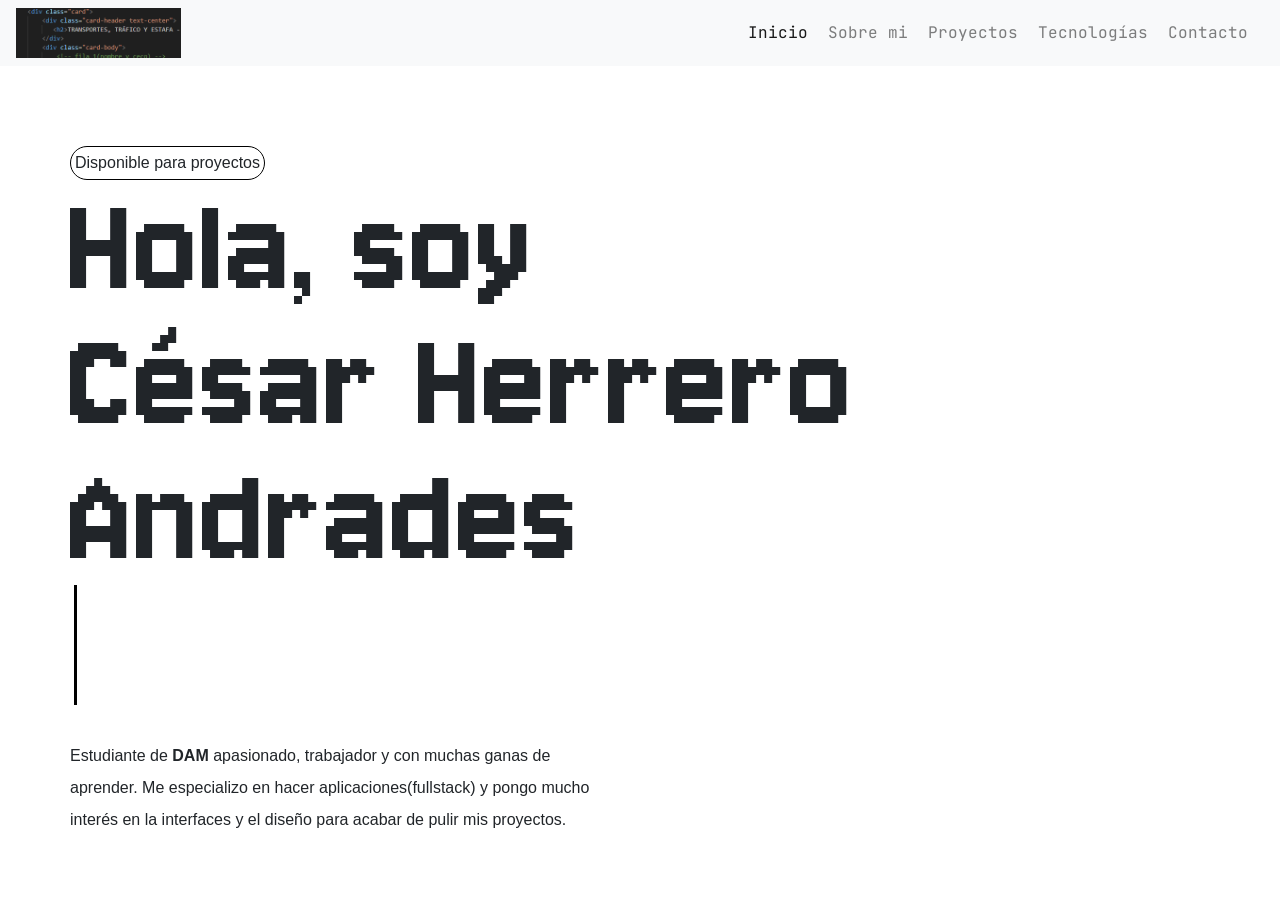
==== PortFolio.html @ 988e18b9 "primer commit" ====
<!DOCTYPE html>
<html lang="en">
<head>
    <meta charset="UTF-8">
    <meta name="viewport" content="width=device-width, initial-scale=1.0">
    <title>Mi Portfolio</title>
    <link rel="stylesheet" href="styles.css">
    <link rel="stylesheet" href="functions.js">
<link href="https://fonts.googleapis.com/css2?family=Inter:ital,opsz,wght@0,14..32,100..900;1,14..32,100..900&family=Jersey+10&family=JetBrains+Mono:ital,wght@0,100..800;1,100..800&display=swap" rel="stylesheet">    <link rel="stylesheet" href="https://cdn.jsdelivr.net/npm/bootstrap@4.6.2/dist/css/bootstrap.min.css" integrity="sha384-xOolHFLEh07PJGoPkLv1IbcEPTNtaed2xpHsD9ESMhqIYd0nLMwNLD69Npy4HI+N" crossorigin="anonymous">
</head>
<body>
    <nav class="navbar navbar-expand-lg navbar-light bg-light" id="navbar">
        <!-- NavBar logo -->
        <a class="navbar-brand p-0" href="#">
            <img src="logoPlaceHolder.png" alt="logo" class="mr-2" style="height: 50px;">
        </a>
        <!-- toggler por si se hace muy pequeña la página -->
        <button class="navbar-toggler" type="button" data-toggle="collapse" data-target="#navbarSupportedContent" aria-controls="navbarSupportedContent" aria-expanded="false" aria-label="Toggle navigation">
            <span class="navbar-toggler-icon"></span>
        </button>

        <div class="collapse navbar-collapse" id="navbarSupportedContent">
            <ul class="navbar-nav mr-1 ml-auto">
                <li class="nav-item active">
                    <a class="nav-link mr-1" href="#">Inicio</a>
                </li>
                <li class="nav-item">
                    <a class="nav-link mr-1" href="#">Sobre mi</a>
                </li>
                <li class="nav-item">
                    <a class="nav-link mr-1" href="#">Proyectos</a>
                </li>
                <li class="nav-item">
                    <a class="nav-link mr-1" href="#">Tecnologías</a>
                </li>
                <li class="nav-item">
                   <a class="nav-link mr-1" href="#">Contacto</a>
                </li>
                <!-- <li class="nav-item dropdown">
                    <a class="nav-link dropdown-toggle" href="#" role="button" data-toggle="dropdown" aria-expanded="false">Dropdown </a>
                    <div class="dropdown-menu">
                        <a class="dropdown-item" href="#">Action</a>
                        <a class="dropdown-item" href="#">Another action</a>
                        <div class="dropdown-divider"></div>
                        <a class="dropdown-item" href="#">Something else here</a>
                    </div>
                </li> -->
            </ul>
        </div>
    </nav>
    
    <!-- Hero -->
    <section id="home">
        <div class="hero-content">
            <div class="hero-tag mb-0">Disponible para proyectos</div>
            <h1 class="hero-title">
                <div>Hola, soy</div>
                <div>
                    <span>César Herrero</span>
                    <div>Andrades</div>
                </div>
                <div class="typed-cursor"></div>
            </h1>
            <p class="hero-sub">
                Estudiante de <strong>DAM</strong> apasionado, trabajador y con muchas ganas de aprender.
                Me especializo en hacer aplicaciones(fullstack) y pongo mucho interés en 
                la interfaces y el diseño para acabar de pulir mis proyectos.
            </p>
        </div>
    </section>
    
    <!-- Sobre mi -->
    <section id="about"></section>
</body>
</html>
---- styles.css ----
.navbar {
    font-family: "JetBrains Mono", monospace;
}

.hero-content {
    margin-top: 80px;
    margin-left: 70px;
}

.hero-tag {
    display: inline-block;
    padding: 4px;
    border: 1px solid black;
    border-radius: 999px; /* pill */
}

.hero-title {
    font-family: "Jersey 10", sans-serif; /* placeholder, se pondrá una img */
    font-size: 150px;
    letter-spacing: 2px;
    line-height: 0.9;
}

  /* Typing cursor en el título */
.typed-cursor {
  display: inline-block;
  width: 3px; 
  height: 0.8em;
  background: black;
  margin-left: 4px;
  animation: blink 1s step-end infinite;
}

@keyframes blink {
    50% { opacity: 0; }
}

.hero-sub {
    max-width: 550px;
    line-height: 2;
}
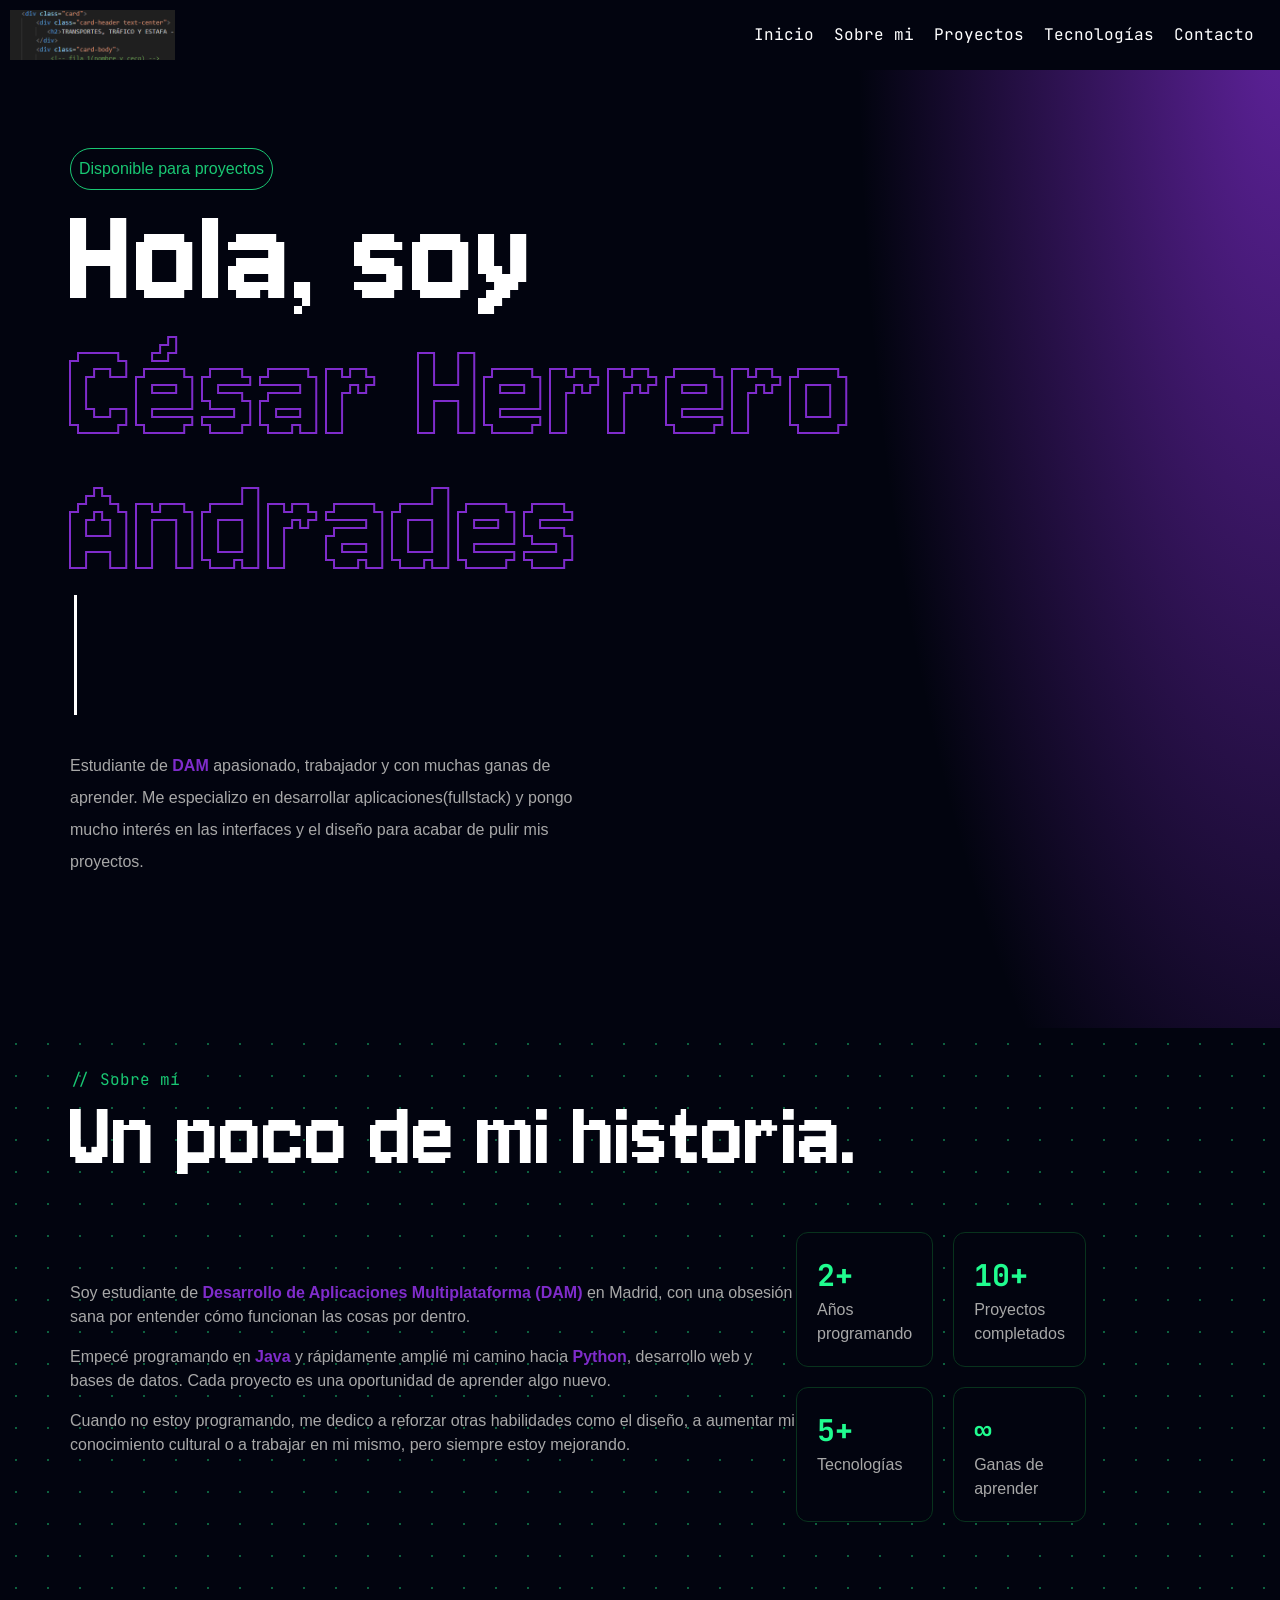
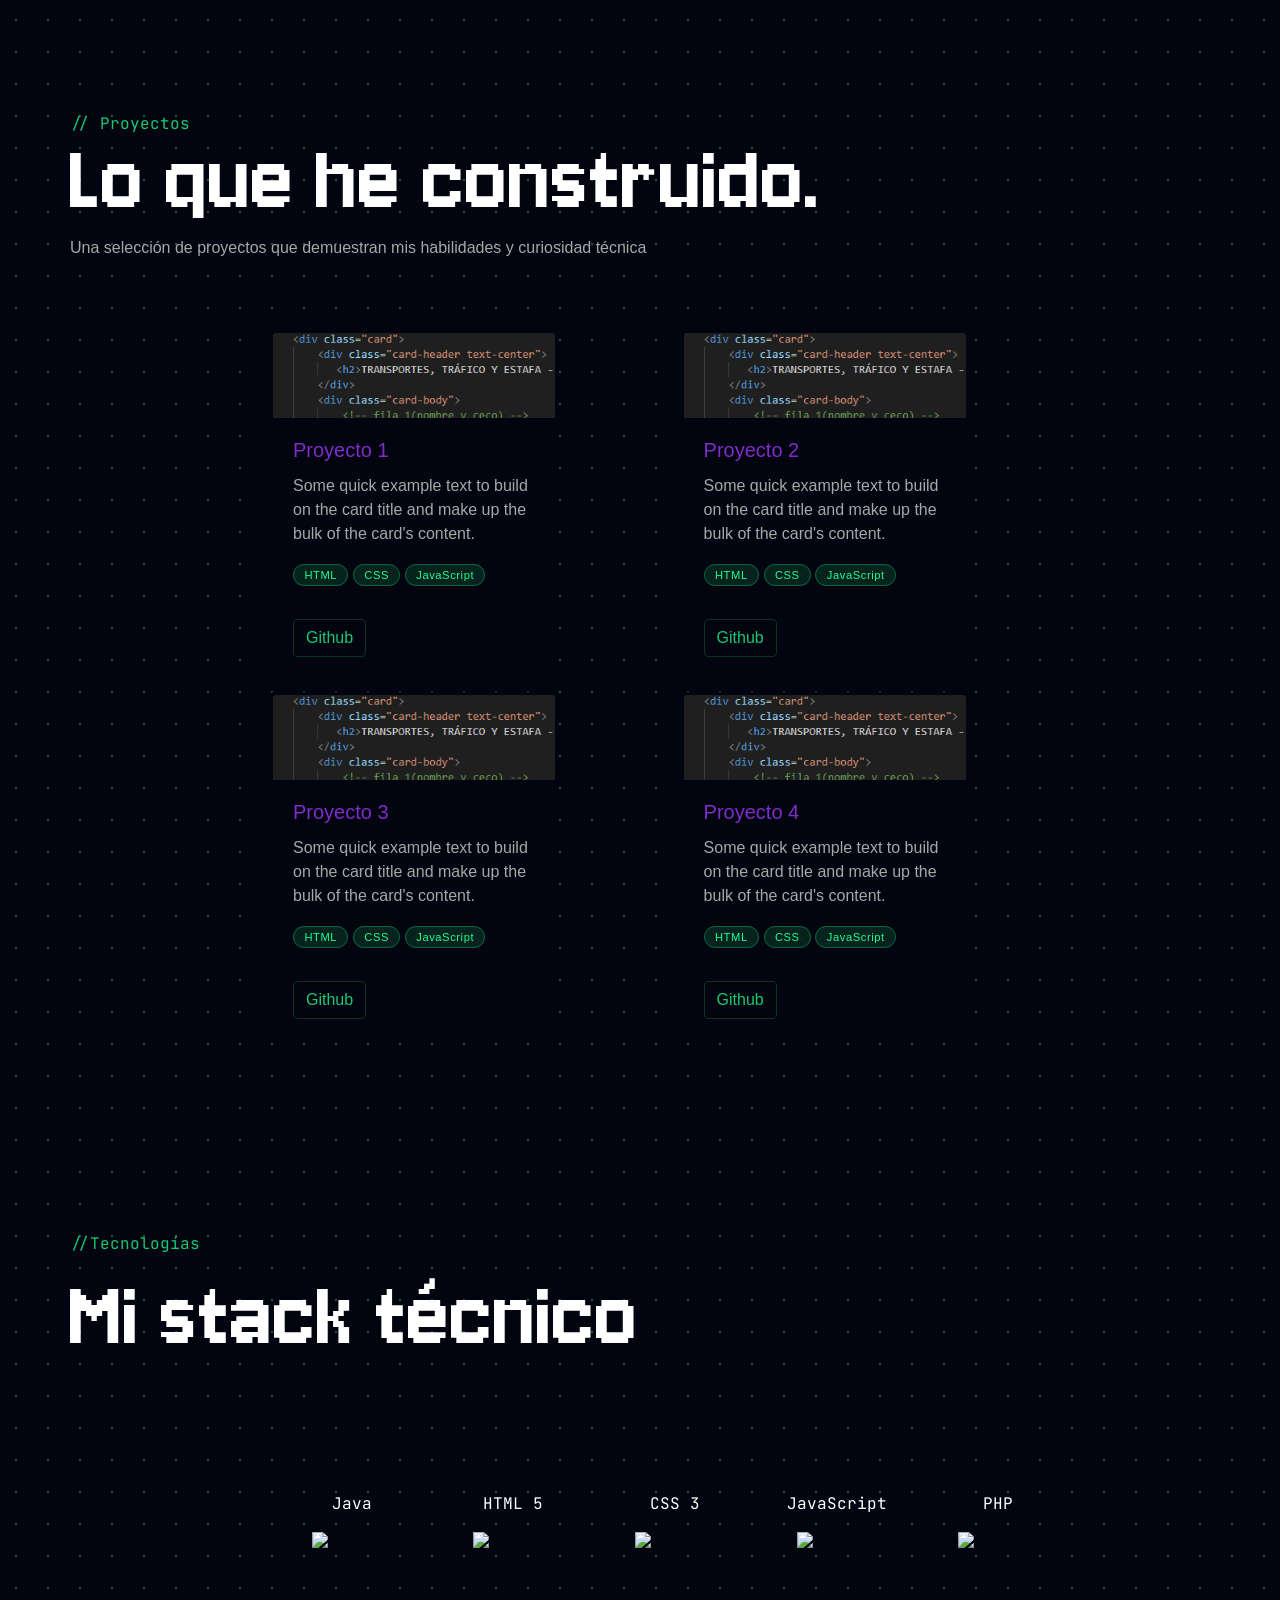
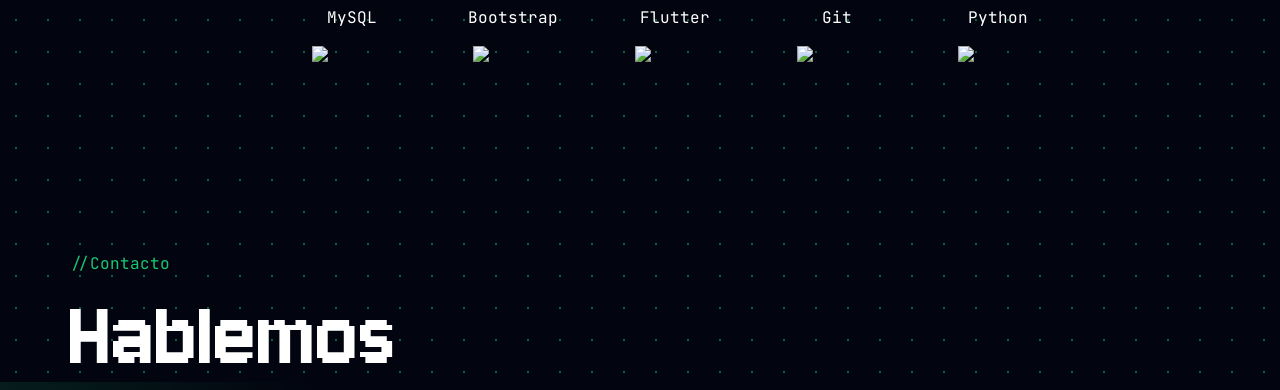
==== commit 001d5777: "sección de proyectos y sección de mi stack tencológico" ====
--- a/PortFolio.html
+++ b/PortFolio.html
@@ -4,9 +4,16 @@
     <meta charset="UTF-8">
     <meta name="viewport" content="width=device-width, initial-scale=1.0">
     <title>Mi Portfolio</title>
+    <link rel="stylesheet" href="functions.js">
+    <link href="https://fonts.googleapis.com/css2?family=Inter:ital,opsz,wght@0,14..32,100..900;1,14..32,100..900&family=Jersey+10&family=JetBrains+Mono:ital,wght@0,100..800;1,100..800&display=swap" rel="stylesheet">    <link rel="stylesheet" href="https://cdn.jsdelivr.net/npm/bootstrap@4.6.2/dist/css/bootstrap.min.css" integrity="sha384-xOolHFLEh07PJGoPkLv1IbcEPTNtaed2xpHsD9ESMhqIYd0nLMwNLD69Npy4HI+N" crossorigin="anonymous">
+    <link rel="stylesheet" href="bootstrap.min.css">
     <link rel="stylesheet" href="styles.css">
-    <link rel="stylesheet" href="functions.js">
-<link href="https://fonts.googleapis.com/css2?family=Inter:ital,opsz,wght@0,14..32,100..900;1,14..32,100..900&family=Jersey+10&family=JetBrains+Mono:ital,wght@0,100..800;1,100..800&display=swap" rel="stylesheet">    <link rel="stylesheet" href="https://cdn.jsdelivr.net/npm/bootstrap@4.6.2/dist/css/bootstrap.min.css" integrity="sha384-xOolHFLEh07PJGoPkLv1IbcEPTNtaed2xpHsD9ESMhqIYd0nLMwNLD69Npy4HI+N" crossorigin="anonymous">
+
+    <!-- programming lenguajes icons -->
+    <link rel="stylesheet" type='text/css' href="https://cdn.jsdelivr.net/gh/devicons/devicon@latest/devicon.min.css" />
+          
+
+
 </head>
 <body>
     <nav class="navbar navbar-expand-lg navbar-light bg-light" id="navbar">
@@ -36,40 +43,206 @@
                 <li class="nav-item">
                    <a class="nav-link mr-1" href="#">Contacto</a>
                 </li>
-                <!-- <li class="nav-item dropdown">
-                    <a class="nav-link dropdown-toggle" href="#" role="button" data-toggle="dropdown" aria-expanded="false">Dropdown </a>
-                    <div class="dropdown-menu">
-                        <a class="dropdown-item" href="#">Action</a>
-                        <a class="dropdown-item" href="#">Another action</a>
-                        <div class="dropdown-divider"></div>
-                        <a class="dropdown-item" href="#">Something else here</a>
-                    </div>
-                </li> -->
             </ul>
         </div>
     </nav>
-    
-    <!-- Hero -->
-    <section id="home">
-        <div class="hero-content">
-            <div class="hero-tag mb-0">Disponible para proyectos</div>
-            <h1 class="hero-title">
-                <div>Hola, soy</div>
-                <div>
-                    <span>César Herrero</span>
-                    <div>Andrades</div>
+        <!-- Hero -->
+        <section id="home">
+            <div class="hero-content">
+                <div class="hero-tag p-2 mt-5 mb-0">Disponible para proyectos</div>
+                <h1 class="hero-title">
+                    <div>Hola, soy</div>
+                    <div class="nombre">
+                        <span>César Herrero</span>
+                        <div>Andrades</div>
+                    </div>
+                    <div class="typed-cursor"></div>
+                </h1>
+                <p class="hero-sub">
+                    Estudiante de <strong>DAM</strong> apasionado, trabajador y con muchas ganas de aprender.
+                    Me especializo en desarrollar aplicaciones(fullstack) y pongo mucho interés en 
+                    las interfaces y el diseño para acabar de pulir mis proyectos.
+                </p>
+            </div>
+        </section>
+    <div class="page-content">
+        <div class="page">
+            <!-- Sobre mi -->
+            <section id="about">
+                <div class="section-label">// Sobre mí</div>
+                <h2 class="title">Un poco de mi historia.</h2>
+
+                <div class="about-grid">
+                    <div class="about-text">
+                        <p>
+                            Soy estudiante de <strong>Desarrollo de Aplicaciones Multiplataforma (DAM)</strong>
+                            en Madrid, con una obsesión sana por entender cómo funcionan las cosas por dentro.
+                        </p>
+                        <p>
+                            Empecé programando en <strong>Java</strong> y rápidamente amplié mi camino hacia
+                            <strong>Python</strong>, desarrollo web y bases de datos. Cada proyecto es una oportunidad
+                            de aprender algo nuevo.
+                        </p>
+                        <p>
+                            Cuando no estoy programando, me dedico a reforzar otras habilidades como el diseño, a aumentar mi conocimiento
+                            cultural o a trabajar en mi mismo, pero siempre estoy mejorando.  
+                        </p>
+                    </div>
+                    <div class="about-stats">
+                        <div class="stat-card">
+                            <div class="stat-number">2+</div>
+                            <div class="stat-label">Años programando</div>
+                        </div>
+                        <div class="stat-card">
+                            <div class="stat-number">10+</div>
+                            <div class="stat-label">Proyectos completados</div>
+                        </div>
+                        <div class="stat-card">
+                            <div class="stat-number">5+</div>
+                            <div class="stat-label">Tecnologías</div>
+                        </div>
+                        <div class="stat-card">
+                            <div class="stat-number">∞</div>
+                            <div class="stat-label">Ganas de aprender</div>
+                        </div>
+                    </div>
                 </div>
-                <div class="typed-cursor"></div>
-            </h1>
-            <p class="hero-sub">
-                Estudiante de <strong>DAM</strong> apasionado, trabajador y con muchas ganas de aprender.
-                Me especializo en hacer aplicaciones(fullstack) y pongo mucho interés en 
-                la interfaces y el diseño para acabar de pulir mis proyectos.
-            </p>
+            </section>
+
+            <!-- Proyectos -->
+            <section id="projects">
+                <div class="section-label">// Proyectos</div>
+                <h2 class="title">Lo que he construido.</h2>
+                <p class="project-sub">Una selección de proyectos que demuestran mis habilidades y curiosidad técnica</p>
+
+                <div class="projects-grid">
+                    <!-- card 1 -->
+                    <div class="card" style="width: 18rem;">
+                        <img src="logoPlaceHolder.png" class="card-img-top" alt="...">
+                        <div class="card-body">
+                            <h5 class="card-title">Proyecto 1</h5>
+                            <p class="card-text">Some quick example text to build on the card title and make up the bulk of the card's content.</p>
+                            <div class="project-tags">
+                                <span class="tag">HTML</span>
+                                <span class="tag">CSS</span>
+                                <span class="tag">JavaScript</span>
+                                <hr>
+                            </div>
+                            <a href="#" class="btn btn-primary">Github</a>
+                        </div>
+                    </div>
+                    <!-- card 2 -->
+                    <div class="card" style="width: 18rem;">
+                        <img src="logoPlaceHolder.png" class="card-img-top" alt="...">
+                        <div class="card-body">
+                            <h5 class="card-title">Proyecto 2</h5>
+                            <p class="card-text">Some quick example text to build on the card title and make up the bulk of the card's content.</p>
+                            <div class="project-tags">
+                                <span class="tag">HTML</span>
+                                <span class="tag">CSS</span>
+                                <span class="tag">JavaScript</span>
+                                <hr>
+                            </div>
+                            <a href="#" class="btn btn-primary">Github</a>
+                        </div>
+                    </div>
+                    <!-- card 3 -->
+                    <div class="card" style="width: 18rem;">
+                        <img src="logoPlaceHolder.png" class="card-img-top" alt="...">
+                        <div class="card-body">
+                            <h5 class="card-title">Proyecto 3</h5>
+                            <p class="card-text">Some quick example text to build on the card title and make up the bulk of the card's content.</p>
+                            <div class="project-tags">
+                                <span class="tag">HTML</span>
+                                <span class="tag">CSS</span>
+                                <span class="tag">JavaScript</span>
+                                <hr>
+                            </div>
+                            <a href="#" class="btn btn-primary">Github</a>
+                        </div>
+                    </div>
+                    <!-- card 4 -->
+                    <div class="card" style="width: 18rem;">
+                        <img src="logoPlaceHolder.png" class="card-img-top" alt="...">
+                        <div class="card-body">
+                            <h5 class="card-title">Proyecto 4</h5>
+                            <p class="card-text">Some quick example text to build on the card title and make up the bulk of the card's content.</p>
+                            <div class="project-tags">
+                                <span class="tag">HTML</span>
+                                <span class="tag">CSS</span>
+                                <span class="tag">JavaScript</span>
+                                <hr>
+                            </div>
+                            <a href="#" class="btn btn-primary">Github</a>
+                        </div>
+                    </div>
+                </div>
+            </section>
+
+            <!-- Tecnologias -->
+            <section id="tech">
+                <p class="section-label">//Tecnologías</p>
+                <h2 class="title">Mi stack técnico</h2>
+
+                <div class="tech-grid">
+                    <div class="tech-programm">
+                        <p>Java</p>
+                        <img src="https://cdn.jsdelivr.net/gh/devicons/devicon@latest/icons/java/java-original.svg"/>
+                    </div>
+
+                    <div class="tech-programm">
+                        <p>HTML 5</p>
+                        <img src="https://cdn.jsdelivr.net/gh/devicons/devicon@latest/icons/html5/html5-original.svg" />
+                    </div>
+
+                    <div class="tech-programm">
+                        <p>CSS 3</p>
+                        <img src="https://cdn.jsdelivr.net/gh/devicons/devicon@latest/icons/css3/css3-original.svg" />
+                    </div>
+
+                    <div class="tech-programm">
+                        <p>JavaScript</p>
+                        <img src="https://cdn.jsdelivr.net/gh/devicons/devicon@latest/icons/javascript/javascript-original.svg" />
+                    </div>
+
+                    <div class="tech-programm">
+                        <p>PHP</p>
+                        <img src="https://cdn.jsdelivr.net/gh/devicons/devicon@latest/icons/php/php-original.svg" />
+                    </div>
+
+                    <div class="tech-programm">
+                        <p>MySQL</p>
+                        <img src="https://cdn.jsdelivr.net/gh/devicons/devicon@latest/icons/mysql/mysql-original-wordmark.svg" />
+                    </div>
+                    <div class="tech-programm">
+                        <p>Bootstrap</p>
+                        <img src="https://cdn.jsdelivr.net/gh/devicons/devicon@latest/icons/bootstrap/bootstrap-original.svg" />
+                    </div>
+
+                    <div class="tech-programm">
+                        <p>Flutter</p>
+                        <img src="https://cdn.jsdelivr.net/gh/devicons/devicon@latest/icons/flutter/flutter-original.svg" />
+                    </div>
+
+                    <div class="tech-programm">
+                        <p>Git</p>
+                        <img src="https://cdn.jsdelivr.net/gh/devicons/devicon@latest/icons/git/git-original.svg" />
+                    </div>
+
+                    <div class="tech-programm">
+                        <p>Python</p>
+                        <img src="https://cdn.jsdelivr.net/gh/devicons/devicon@latest/icons/python/python-original.svg" />
+                    </div>
+                </div>
+            </section>
+
+            <!-- Contacta conmigo -->
+             <section id="contact">
+                <p class="section-label">//Contacto</p>
+                <h2 class="title">Hablemos</h2>
+
+             </section>
         </div>
-    </section>
-    
-    <!-- Sobre mi -->
-    <section id="about"></section>
+    </div>
 </body>
 </html>
--- a/styles.css
+++ b/styles.css
@@ -1,16 +1,61 @@
+/* VARIABLES */
+:root {
+    --bg: #02040f;
+    --accent: #20fc8f;
+    --accentOff: #20fc8ec9;
+    --accent2: #7f2ccb;
+    --text:      #ffffff;
+    --textOff: #a8a8a8;
+}   
+
+html { scroll-behavior: smooth; }
+
+body {
+    background: var(--bg);
+    color: var(--text);
+    margin: 0;
+    padding: 0;
+    background:
+        radial-gradient(ellipse 55% 60% at 100% 0%,   rgba(126, 44, 203, 0.74) 0%, transparent 60%),
+        radial-gradient(ellipse 45% 50% at 0%   100%,  rgba(32,252,143,0.10) 0%, transparent 55%),
+        var(--bg);
+}
+
+strong {
+    color: var(--accent2);
+}
+
+/* navbar */
+
+#navbar {
+      position: fixed; top: 0; width: 100%;
+      z-index: 1000;
+      padding: 10px;
+ }
+
 .navbar {
+    padding-left: 0px;
     font-family: "JetBrains Mono", monospace;
-}
-
-.hero-content {
-    margin-top: 80px;
+    background-color: var(--bg) !important;
+    color: var(--text);
+}
+
+.navbar .nav-link {
+    color: var(--text) !important;
+}
+
+/* hero */
+#home {
+    margin-top: 100px;
     margin-left: 70px;
+    
 }
 
 .hero-tag {
     display: inline-block;
     padding: 4px;
-    border: 1px solid black;
+    border: 1px solid var(--accentOff);
+    color: var(--accentOff);
     border-radius: 999px; /* pill */
 }
 
@@ -21,12 +66,16 @@
     line-height: 0.9;
 }
 
-  /* Typing cursor en el título */
+.nombre {
+    color: var(--bg);
+    -webkit-text-stroke: 2px var(--accent2);}
+
+/* Typing cursor en el título */
 .typed-cursor {
   display: inline-block;
   width: 3px; 
   height: 0.8em;
-  background: black;
+  background: var(--text);
   margin-left: 4px;
   animation: blink 1s step-end infinite;
 }
@@ -38,4 +87,169 @@
 .hero-sub {
     max-width: 550px;
     line-height: 2;
-}+    color: var(--textOff);
+}
+
+/* Secciones generales */
+.page {
+    margin-left: 70px;
+}
+
+.page-content {
+    background-image: radial-gradient(circle, rgba(32, 252, 142, 0.377) 1px, transparent 1px);
+    background-size: 32px 32px;
+    background-color: var(--bg);
+}
+
+.section-label {
+    margin-top: 150px;
+    padding-top: 40px;
+    color: var(--accentOff);
+    font-family:"JetBrains Mono", monospace;
+}
+
+.title {
+    font-family: "Jersey 10", sans-serif;
+    font-size: 100px;
+    line-height: 0.9;
+}
+
+/* sobre mí */
+.about-grid {
+    margin-top: 50px;
+    display: grid;
+    grid-template-columns: 60% 40%;
+    align-items: center;
+}
+
+.about-text {
+    max-width: 850px;
+    color: var(--textOff);
+}
+
+.about-stats {
+    display: grid;
+    grid-template-columns: 1fr 1fr;
+    gap: 20px;
+    margin-right: 200px;
+    color: var(--textOff);
+}
+
+.stat-card {
+    border: 1px solid #08331d;
+    border-radius: 12px;
+    padding: 20px;
+    background-color: var(--bg);
+}
+ 
+.stat-card:hover {
+      border-color: var(--accent);
+      transform: translateY(-4px);
+}
+
+.stat-number {
+    font-family: "JetBrains Mono", monospace;
+    font-weight: bold;
+    font-size: 30px;
+    color: var(--accent);
+}
+
+/* proyectos */
+.projects-grid {
+    margin-top: 70px;
+    padding: 0 200px;
+    display: grid;
+    grid-template-columns: repeat(auto-fit, minmax(300px, 1fr));
+    gap: 0.7rem;
+
+}
+
+.project-sub{
+    margin-top: 10px;
+    color: var(--textOff);
+}
+
+.card {
+    border: 3px solid var(--bg);
+    color: var(--textOff);
+    background: var(--bg);
+    position: relative;
+}
+
+.card::before {
+    content: "";
+    position: absolute;
+    top: 0;
+    left: 0;
+    width: 100%;
+    height: 2px;
+    background: linear-gradient(to right, #20fc8f, #7f2ccb);
+    border-radius: 20px 20px 0 0;
+    transform: scaleX(0);
+    transform-origin: left;
+    transition: transform 0.4s ease;
+}
+
+.card:hover {
+    transform: translateY(-2px);
+}
+
+.card:hover::before { transform: scaleX(1); }
+
+.card .btn{
+    color: var(--accentOff);
+    background-color: var(--bg);
+    border: 1px solid #08331d;
+}
+
+.card .btn:hover {
+      border-color: var(--accent);
+      transform: translateY(-2px);
+      border: 1px solid var(--accentOff);
+}
+
+.card-title {
+    color: var(--accent2);
+}
+
+.tag {
+    font-size: 0.7rem;
+    padding: 0.25rem 0.65rem;
+    border-radius: 999px;
+    background: #20fc8e1f;
+    color: var(--accent);
+    border: 1px solid #13995693;
+    letter-spacing: 0.05em;
+}
+
+/* tencologías */
+.tech-grid {
+  display: grid;
+  grid-template-columns: repeat(auto-fit, minmax(130px, 1fr));
+  gap: 0.5rem;
+  margin-top: 80px;
+
+  max-width: 800px;
+  margin-left: auto;
+  margin-right: auto;
+}
+
+.tech-programm {
+    margin-top: 50px;
+    display: flex;
+    flex-direction: column;
+    justify-content: center;
+    align-items: center;
+    text-align: center;
+}
+
+.tech-programm img {
+    width: 80px;
+}
+
+.tech-programm p {
+    font-family: "JetBrains Mono", monospace;
+
+}
+
+
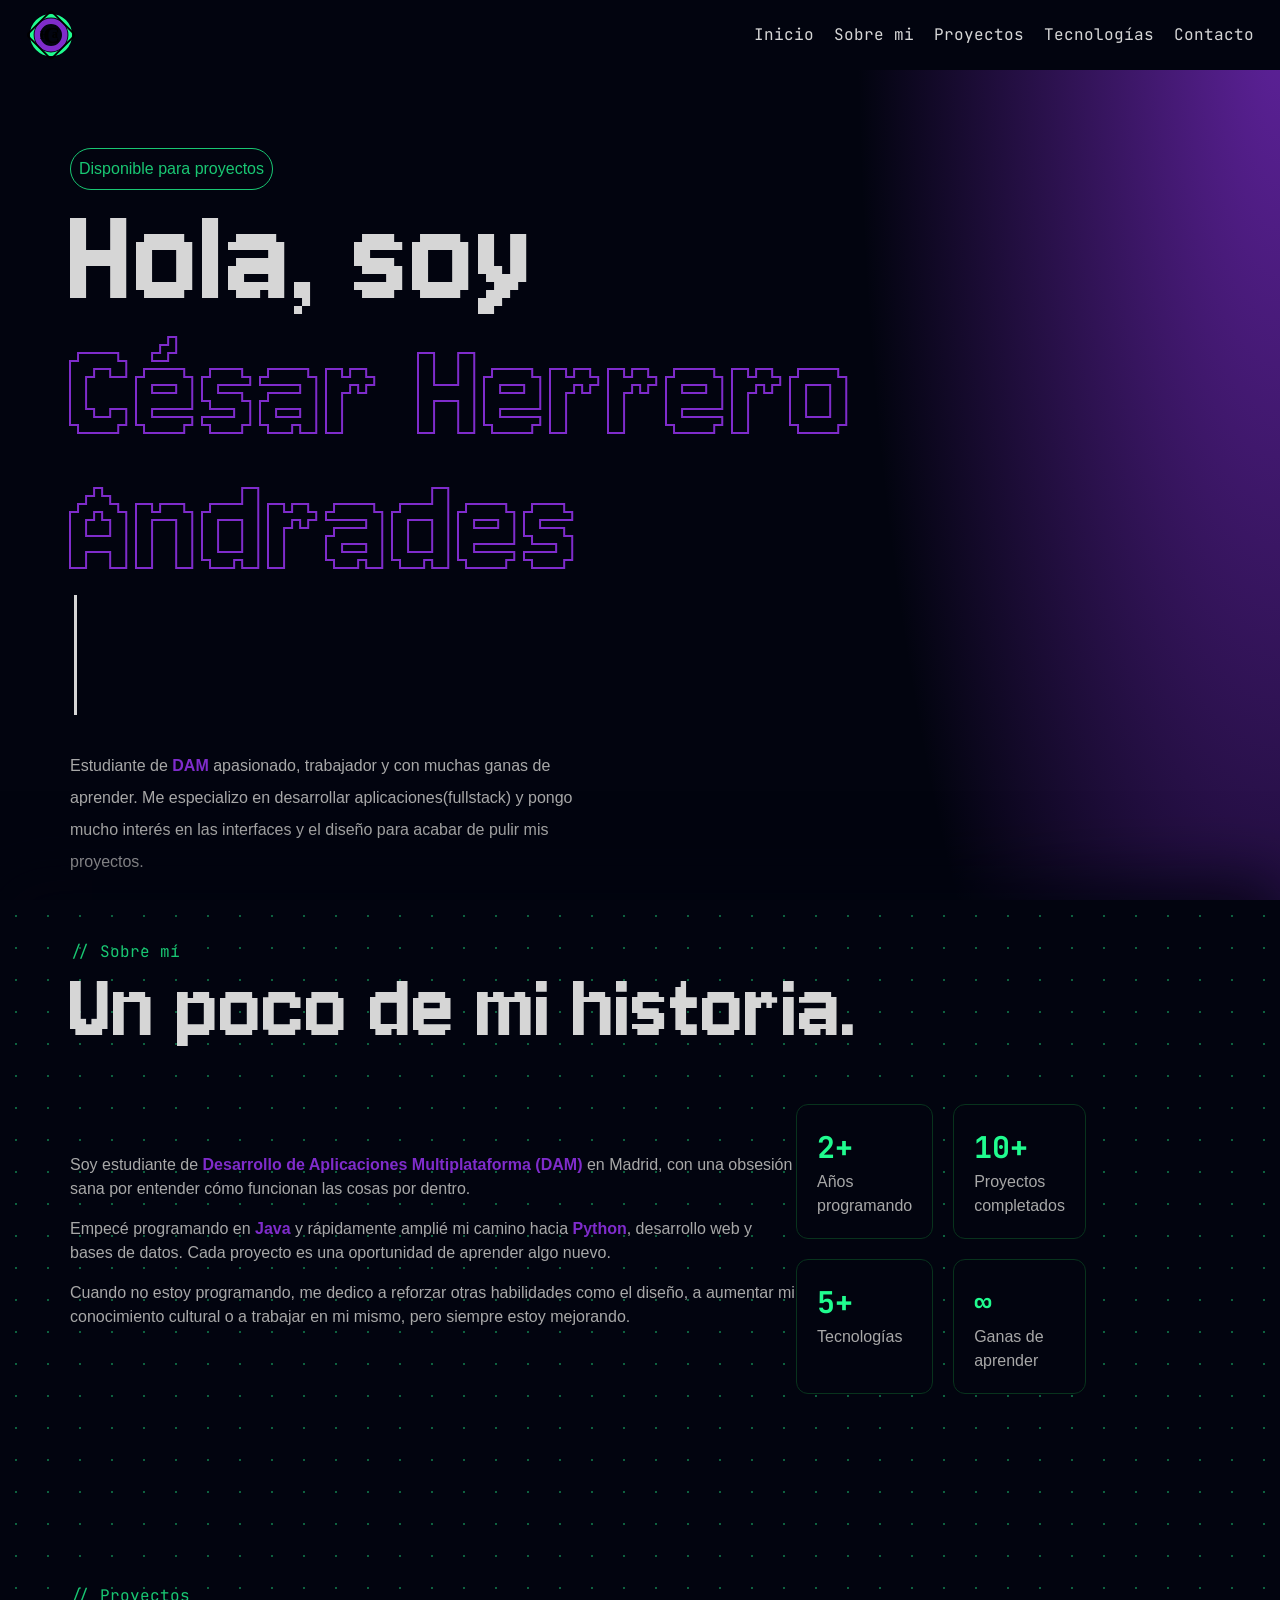
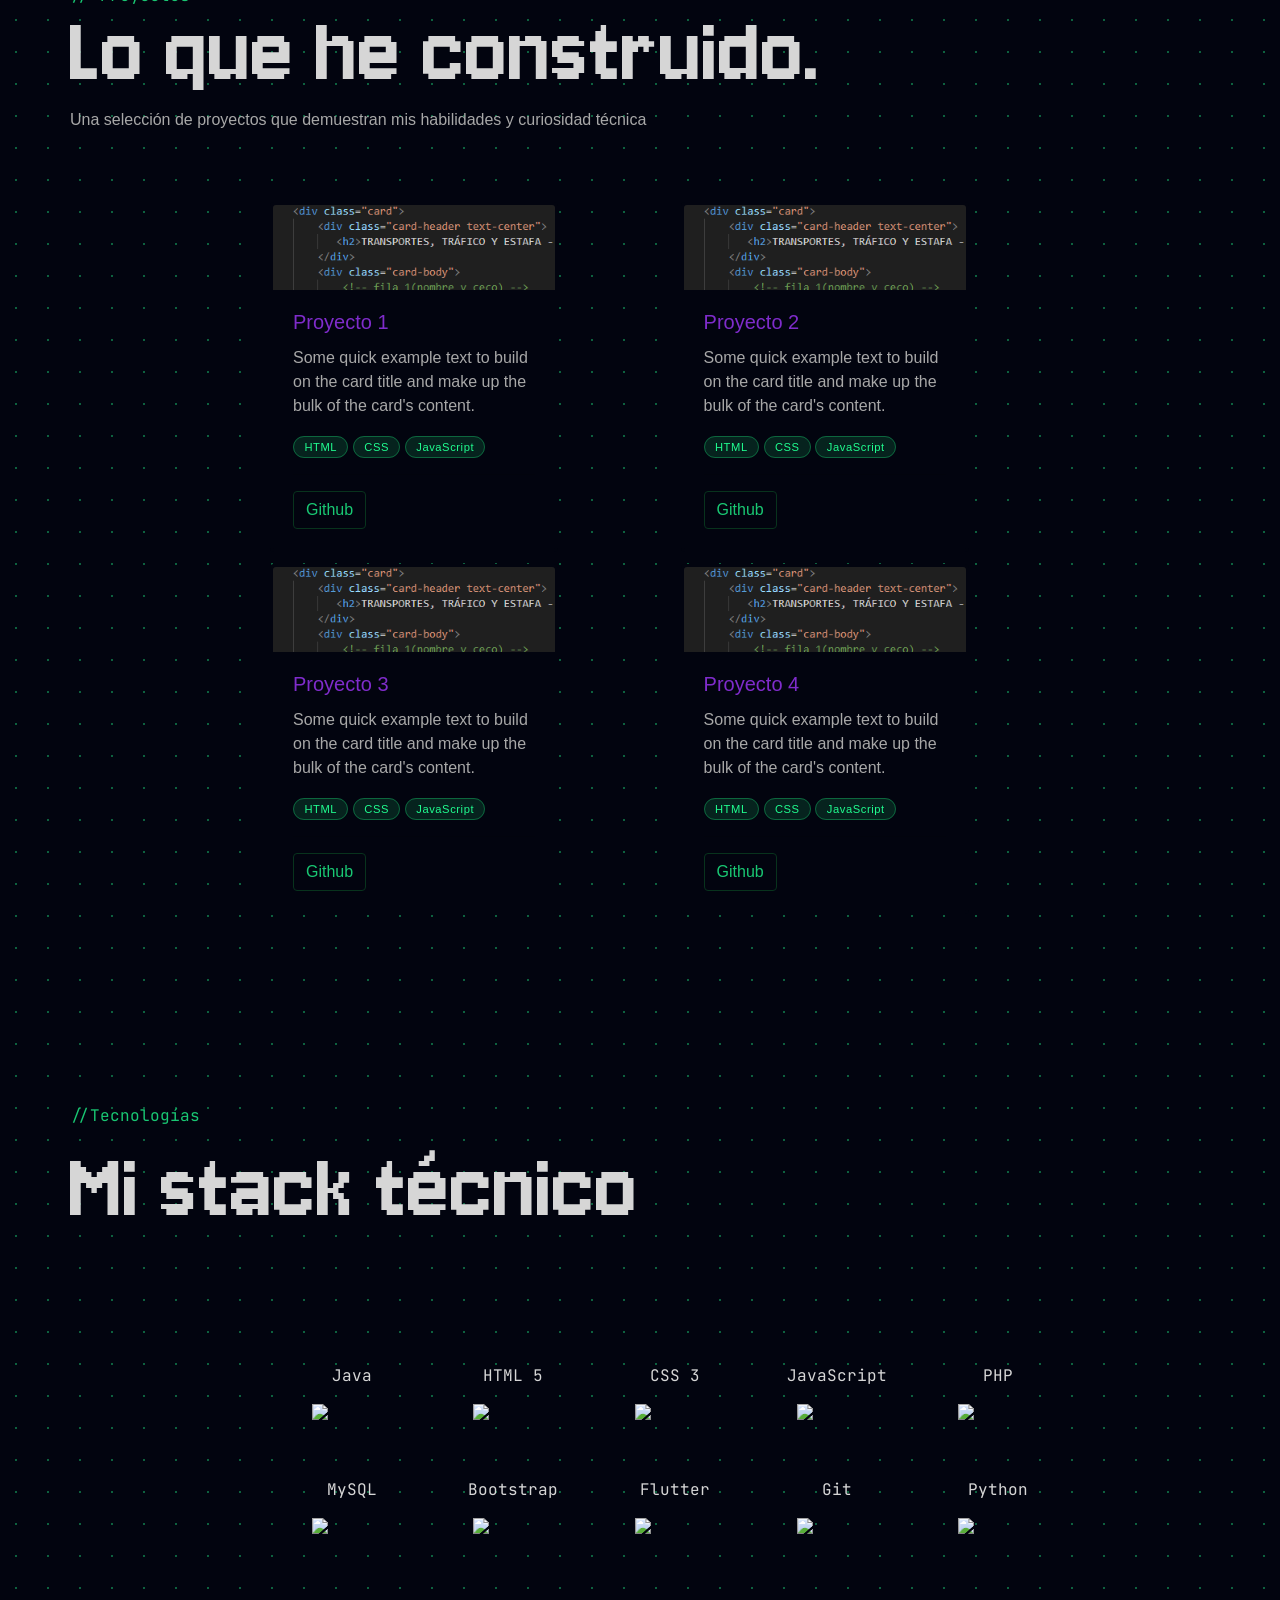
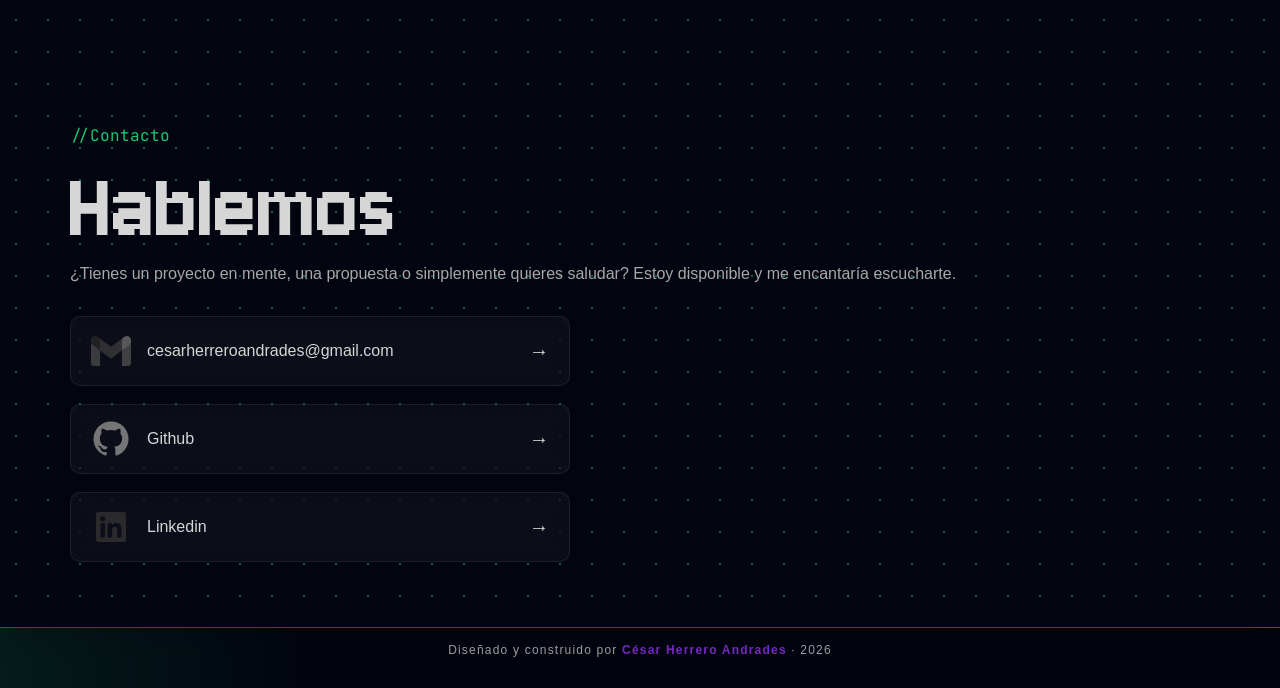
==== commit 022f94d3: ""praácticamente acabado"" ====
--- a/PortFolio.html
+++ b/PortFolio.html
@@ -4,22 +4,20 @@
     <meta charset="UTF-8">
     <meta name="viewport" content="width=device-width, initial-scale=1.0">
     <title>Mi Portfolio</title>
-    <link rel="stylesheet" href="functions.js">
+    <script src="functions.js" defer></script>
     <link href="https://fonts.googleapis.com/css2?family=Inter:ital,opsz,wght@0,14..32,100..900;1,14..32,100..900&family=Jersey+10&family=JetBrains+Mono:ital,wght@0,100..800;1,100..800&display=swap" rel="stylesheet">    <link rel="stylesheet" href="https://cdn.jsdelivr.net/npm/bootstrap@4.6.2/dist/css/bootstrap.min.css" integrity="sha384-xOolHFLEh07PJGoPkLv1IbcEPTNtaed2xpHsD9ESMhqIYd0nLMwNLD69Npy4HI+N" crossorigin="anonymous">
     <link rel="stylesheet" href="bootstrap.min.css">
     <link rel="stylesheet" href="styles.css">
 
     <!-- programming lenguajes icons -->
     <link rel="stylesheet" type='text/css' href="https://cdn.jsdelivr.net/gh/devicons/devicon@latest/devicon.min.css" />
-          
-
 
 </head>
 <body>
     <nav class="navbar navbar-expand-lg navbar-light bg-light" id="navbar">
         <!-- NavBar logo -->
         <a class="navbar-brand p-0" href="#">
-            <img src="logoPlaceHolder.png" alt="logo" class="mr-2" style="height: 50px;">
+            <img src="resources/tilda_2026-04-07_14-41-36.svg" alt="logo" class="mr-2 ml-3" style="height: 50px;">
         </a>
         <!-- toggler por si se hace muy pequeña la página -->
         <button class="navbar-toggler" type="button" data-toggle="collapse" data-target="#navbarSupportedContent" aria-controls="navbarSupportedContent" aria-expanded="false" aria-label="Toggle navigation">
@@ -32,16 +30,16 @@
                     <a class="nav-link mr-1" href="#">Inicio</a>
                 </li>
                 <li class="nav-item">
-                    <a class="nav-link mr-1" href="#">Sobre mi</a>
-                </li>
-                <li class="nav-item">
-                    <a class="nav-link mr-1" href="#">Proyectos</a>
-                </li>
-                <li class="nav-item">
-                    <a class="nav-link mr-1" href="#">Tecnologías</a>
-                </li>
-                <li class="nav-item">
-                   <a class="nav-link mr-1" href="#">Contacto</a>
+                    <a class="nav-link mr-1" href="#about">Sobre mi</a>
+                </li>
+                <li class="nav-item">
+                    <a class="nav-link mr-1" href="#projects">Proyectos</a>
+                </li>
+                <li class="nav-item">
+                    <a class="nav-link mr-1" href="#tech">Tecnologías</a>
+                </li>
+                <li class="nav-item">
+                   <a class="nav-link mr-1" href="#contact">Contacto</a>
                 </li>
             </ul>
         </div>
@@ -237,12 +235,40 @@
             </section>
 
             <!-- Contacta conmigo -->
-             <section id="contact">
+            <section id="contact">
                 <p class="section-label">//Contacto</p>
                 <h2 class="title">Hablemos</h2>
-
-             </section>
+                <p class="section-sub">
+                        ¿Tienes un proyecto en mente, una propuesta o simplemente quieres saludar? Estoy disponible y me encantaría escucharte.
+                </p>
+                <div class="contact-wrapper">
+                    <div class="contact-card">
+                        <a href="#" class="contact-link">
+                            <div class="gmail-icon"><img src="resources/google-gmail-svgrepo-com.svg" alt="mail"></div>
+                            cesarherreroandrades@gmail.com
+                            <span class="contact-link-arrow">→</span>
+                        </a>
+                    </div>
+                    <div class="contact-card">
+                        <a href="#" class="contact-link">
+                            <div class="github-icon"><img src="resources/github-svgrepo-com.svg" alt="github"></div>
+                            Github
+                            <span class="contact-link-arrow">→</span>
+                        </a>
+                    </div>
+                    <div class="contact-card">
+                        <a href="#" class="contact-link">
+                            <div class="gmail-icon"><img src="resources/linkedin-svgrepo-com.svg" alt="linkedin"></div>
+                            Linkedin
+                            <span class="contact-link-arrow">→</span>
+                        </a>
+                    </div>    
+                </div>
+            </section>
         </div>
     </div>
+    <footer>
+        <p>Diseñado y construido por <strong>César Herrero Andrades</strong> · 2026</p>
+    </footer>
 </body>
 </html>
--- a/styles.css
+++ b/styles.css
@@ -4,14 +4,13 @@
     --accent: #20fc8f;
     --accentOff: #20fc8ec9;
     --accent2: #7f2ccb;
-    --text:      #ffffff;
+    --text:      #d6d6d6;
     --textOff: #a8a8a8;
 }   
 
 html { scroll-behavior: smooth; }
 
 body {
-    background: var(--bg);
     color: var(--text);
     margin: 0;
     padding: 0;
@@ -28,10 +27,36 @@
 /* navbar */
 
 #navbar {
-      position: fixed; top: 0; width: 100%;
-      z-index: 1000;
-      padding: 10px;
+    position: fixed; top: 0; width: 100%;
+    z-index: 1000;
+    padding: 10px;
  }
+
+/* links del navbar */
+#navbar .nav-link {
+    position: relative;
+    color: var(--text) !important;
+    text-decoration: none;
+}
+
+/* línea oculta */
+#navbar .nav-link::after {
+    content: "";
+    position: absolute;
+    left: 50%;
+    bottom: 6px;
+    width: 0;
+    height: 2px;
+    background: var(--accent); /* tu verde */
+    transition: width 0.3s ease;
+    transform: translateX(-50%);
+
+}
+
+/* hover */
+#navbar .nav-link:hover::after {
+    width: 80%;
+}
 
 .navbar {
     padding-left: 0px;
@@ -40,14 +65,22 @@
     color: var(--text);
 }
 
+
 .navbar .nav-link {
     color: var(--text) !important;
 }
 
 /* hero */
 #home {
-    margin-top: 100px;
-    margin-left: 70px;
+    /* parralax */
+    position: fixed;
+    top: 0; left: 0;
+    width: 100%;
+    height: 100vh;
+    z-index: 0;
+    margin-top: 0;         
+    padding-top: 100px;     
+    padding-left: 70px;
     
 }
 
@@ -72,12 +105,12 @@
 
 /* Typing cursor en el título */
 .typed-cursor {
-  display: inline-block;
-  width: 3px; 
-  height: 0.8em;
-  background: var(--text);
-  margin-left: 4px;
-  animation: blink 1s step-end infinite;
+    display: inline-block;
+    width: 3px; 
+    height: 0.8em;
+    background: var(--text);
+    margin-left: 4px;
+    animation: blink 1s step-end infinite;
 }
 
 @keyframes blink {
@@ -99,6 +132,12 @@
     background-image: radial-gradient(circle, rgba(32, 252, 142, 0.377) 1px, transparent 1px);
     background-size: 32px 32px;
     background-color: var(--bg);
+
+    /* parralax */
+    position: relative;
+    z-index: 1;
+    margin-top: 100vh;
+    box-shadow: 0 -20px 60px rgba(2,4,15,0.8)
 }
 
 .section-label {
@@ -247,9 +286,93 @@
     width: 80px;
 }
 
+.tech-programm img:hover {
+    transform: scale(1.2);
+    transition: transform 0.15s ease;
+}
+
 .tech-programm p {
     font-family: "JetBrains Mono", monospace;
-
-}
-
-
+}
+
+/* Contacto */
+#contact {
+    padding-bottom: 65px;
+}
+
+.section-sub {
+    color: var(--textOff);
+}
+
+.contact-wrapper {
+    max-width: 500px;
+    margin-top: 30px;
+}
+
+.contact-card {
+    display: flex; 
+    flex-direction: column; 
+    margin-top: 18px;
+
+}
+
+.contact-link {
+    display: flex; align-items: center; gap: 1rem;
+    padding: 0 20px;
+    height: 70px;
+    border-radius: 10px;
+    text-decoration: none;
+
+    /* glassmorphism */
+    background: rgba(255, 255, 255, 0.04);
+    backdrop-filter: blur(14px);
+    -webkit-backdrop-filter: blur(14px);
+    border: 1px solid rgba(255, 255, 255, 0.08);
+    color: var(--text);
+    transition: background 0.3s, border-color 0.3s;
+}
+
+.contact-link img {
+    width: 40px;
+    /* efecto apagado */
+    filter: grayscale(100%) brightness(0.6);
+    opacity: 0.6;
+}
+
+.contact-link:hover {
+    background: rgba(127, 44, 203, 0.12);
+    border: 1px solid rgba(127, 44, 203, 0.45);
+    color: var(--text);
+    text-decoration: none;
+}
+
+.contact-link img {
+    width: 40px;
+    opacity: 0.75;
+    transition: opacity 0.3s, transform 0.3s;
+}
+
+.contact-link:hover img {
+    opacity: 1;
+    transform: scale(1.1);
+    filter: grayscale(0%) brightness(1);
+
+
+}
+
+.contact-link-arrow {
+    margin-left: auto;
+    font-size: 20px;
+}
+
+/* footer */
+ footer {
+    text-align: center;
+    padding: 13px;
+    color: var(--textOff);
+    font-size: 0.75rem;
+    border-top: 1px solid var(--accent2);
+    letter-spacing: 0.1em;
+}
+
+
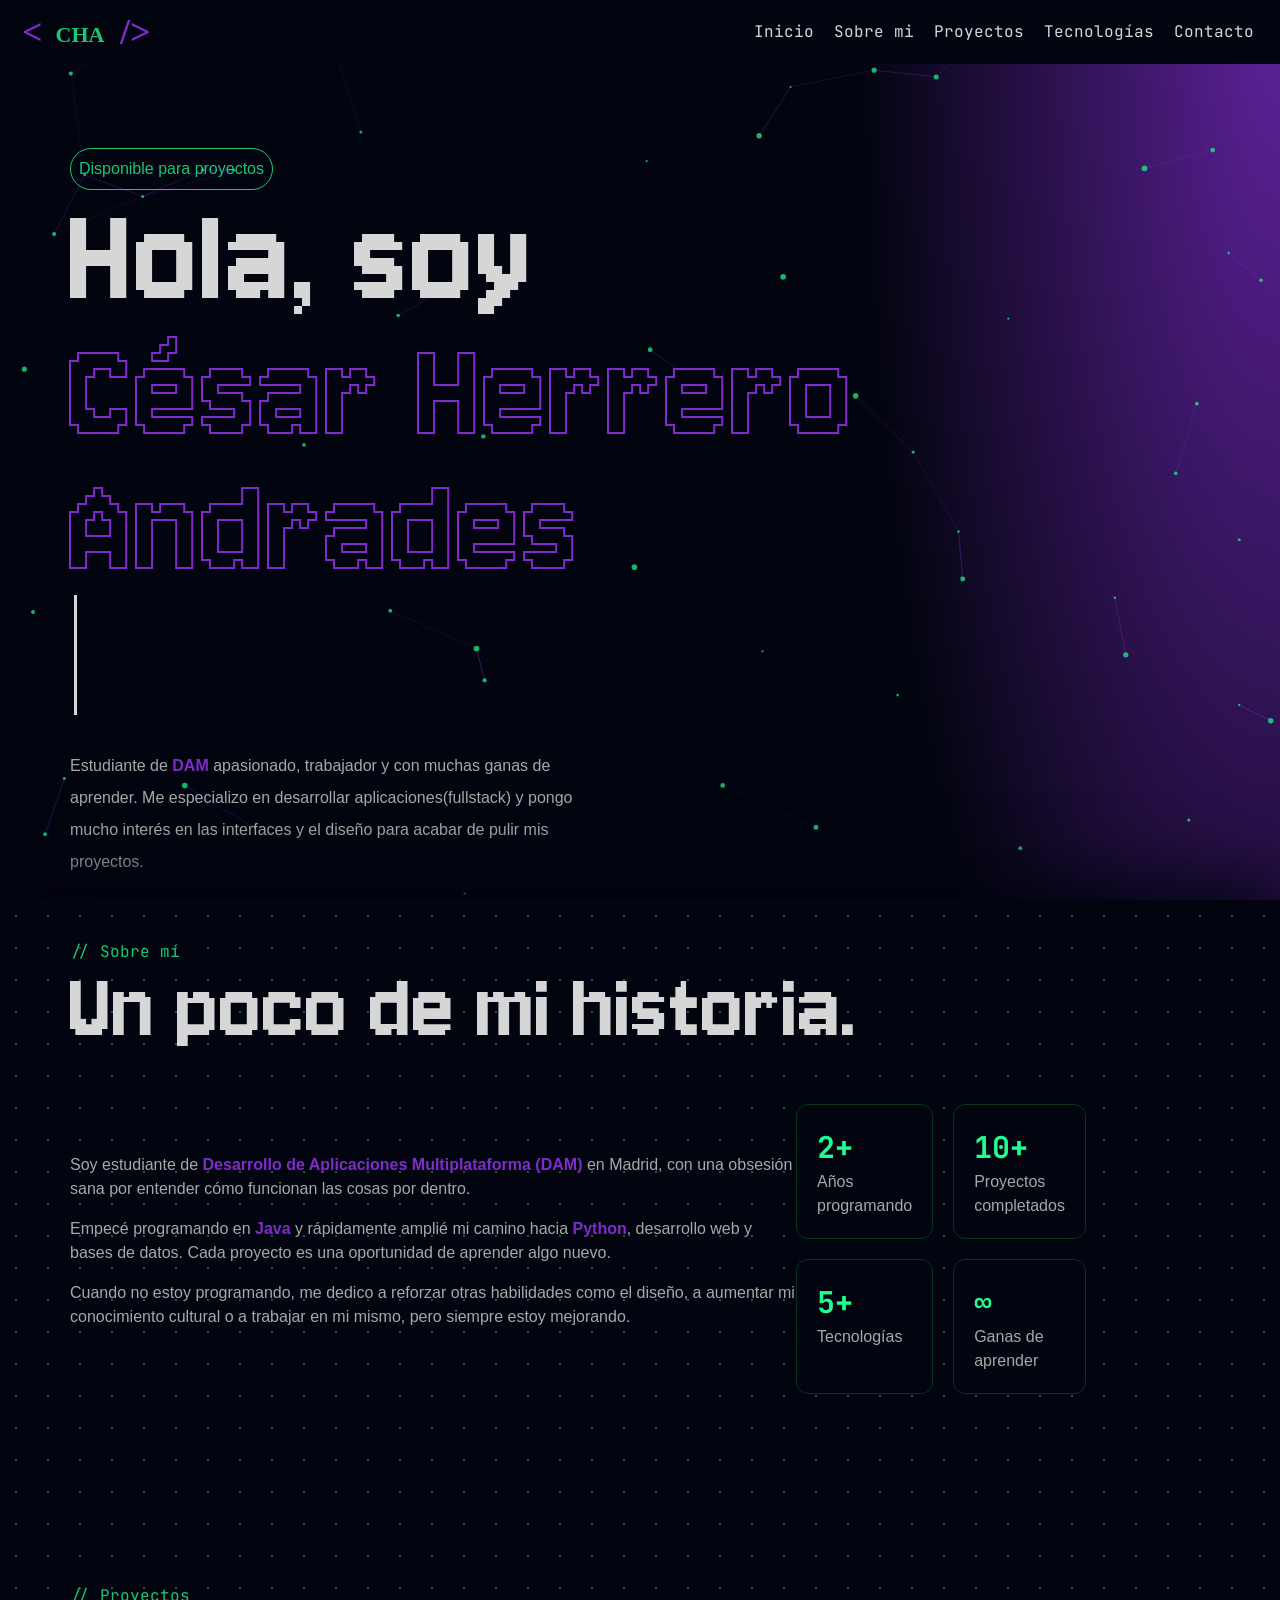
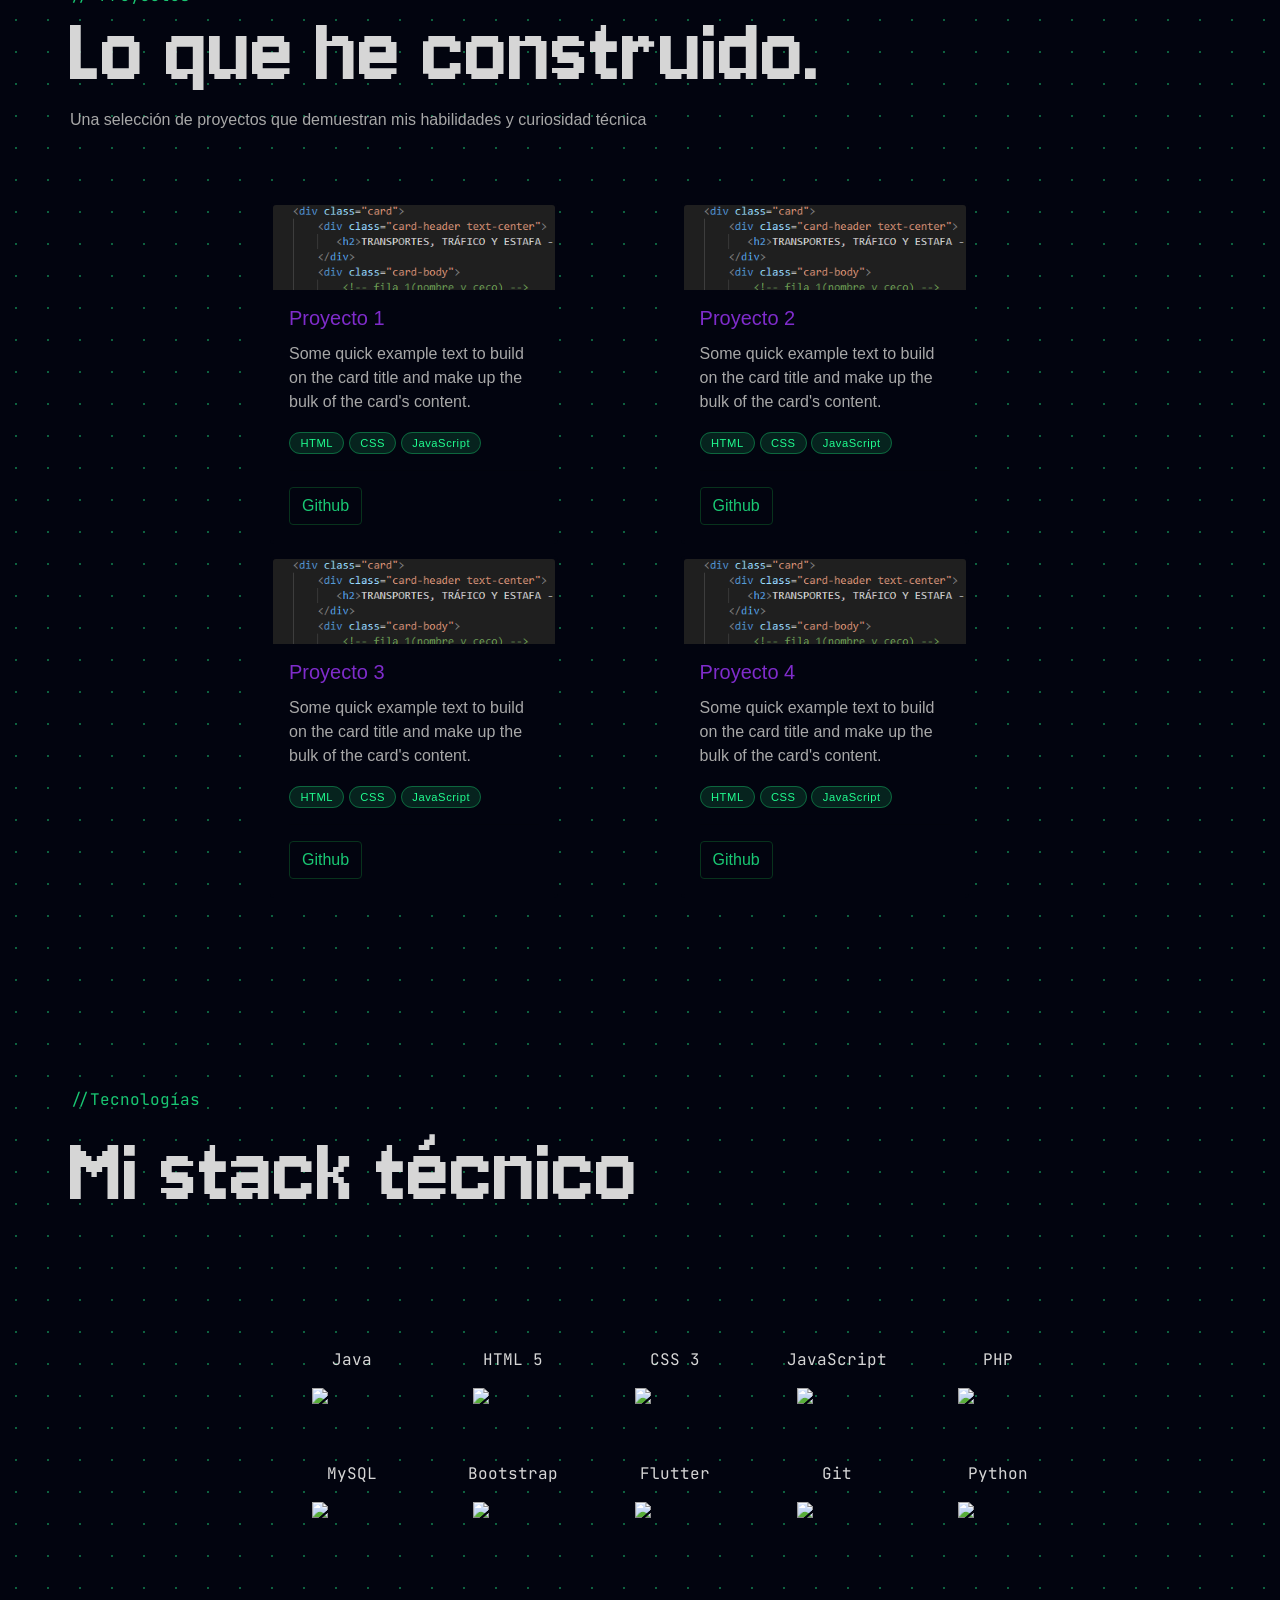
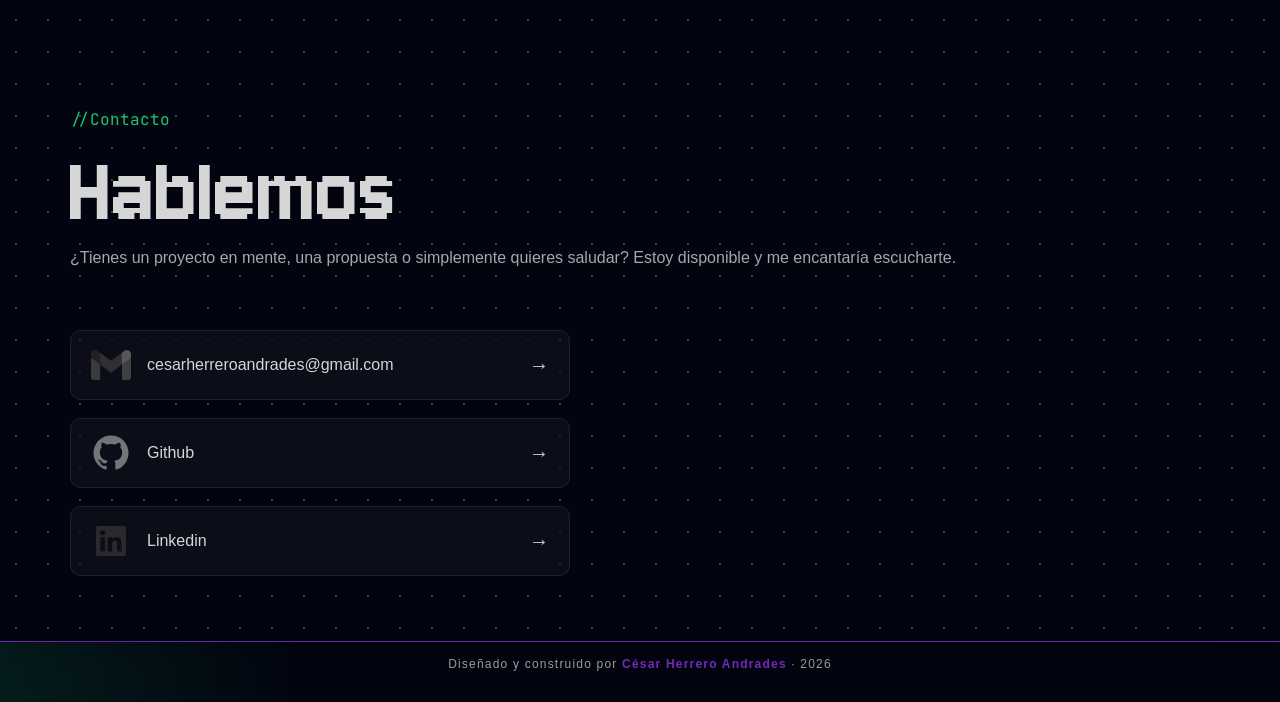
==== commit cd6391f9: ""svg logos and favicon"" ====
--- a/PortFolio.html
+++ b/PortFolio.html
@@ -4,11 +4,11 @@
     <meta charset="UTF-8">
     <meta name="viewport" content="width=device-width, initial-scale=1.0">
     <title>Mi Portfolio</title>
+    <link rel="icon" type="image/x-icon" href="resources/logoFavicon.svg">
     <script src="functions.js" defer></script>
     <link href="https://fonts.googleapis.com/css2?family=Inter:ital,opsz,wght@0,14..32,100..900;1,14..32,100..900&family=Jersey+10&family=JetBrains+Mono:ital,wght@0,100..800;1,100..800&display=swap" rel="stylesheet">    <link rel="stylesheet" href="https://cdn.jsdelivr.net/npm/bootstrap@4.6.2/dist/css/bootstrap.min.css" integrity="sha384-xOolHFLEh07PJGoPkLv1IbcEPTNtaed2xpHsD9ESMhqIYd0nLMwNLD69Npy4HI+N" crossorigin="anonymous">
     <link rel="stylesheet" href="bootstrap.min.css">
     <link rel="stylesheet" href="styles.css">
-
     <!-- programming lenguajes icons -->
     <link rel="stylesheet" type='text/css' href="https://cdn.jsdelivr.net/gh/devicons/devicon@latest/devicon.min.css" />
 
@@ -17,7 +17,7 @@
     <nav class="navbar navbar-expand-lg navbar-light bg-light" id="navbar">
         <!-- NavBar logo -->
         <a class="navbar-brand p-0" href="#">
-            <img src="resources/tilda_2026-04-07_14-41-36.svg" alt="logo" class="mr-2 ml-3" style="height: 50px;">
+            <img src="resources/logo.svg" alt="logo" style="height: 44px; width: 140px;">
         </a>
         <!-- toggler por si se hace muy pequeña la página -->
         <button class="navbar-toggler" type="button" data-toggle="collapse" data-target="#navbarSupportedContent" aria-controls="navbarSupportedContent" aria-expanded="false" aria-label="Toggle navigation">
@@ -46,6 +46,7 @@
     </nav>
         <!-- Hero -->
         <section id="home">
+            <canvas id="particles-canvas"></canvas>
             <div class="hero-content">
                 <div class="hero-tag p-2 mt-5 mb-0">Disponible para proyectos</div>
                 <h1 class="hero-title">
--- a/styles.css
+++ b/styles.css
@@ -63,6 +63,10 @@
     font-family: "JetBrains Mono", monospace;
     background-color: var(--bg) !important;
     color: var(--text);
+}
+
+.navbar-brand {
+    margin: 0;
 }
 
 
@@ -153,6 +157,21 @@
     line-height: 0.9;
 }
 
+/* styles.css */
+#particles-canvas {
+    position: absolute;
+    top: 0; left: 0;
+    width: 100%; height: 100%;
+    z-index: 0;
+    pointer-events: none; /* para que no bloquee los clicks */
+}
+
+/* asegura que el hero-content quede encima del canvas */
+.hero-content {
+    position: relative;
+    z-index: 1;
+}
+
 /* sobre mí */
 .about-grid {
     margin-top: 50px;
@@ -213,6 +232,10 @@
     color: var(--textOff);
     background: var(--bg);
     position: relative;
+}
+
+.card-body {
+    padding: 1rem;
 }
 
 .card::before {
@@ -306,7 +329,7 @@
 
 .contact-wrapper {
     max-width: 500px;
-    margin-top: 30px;
+    margin-top: 60px;
 }
 
 .contact-card {
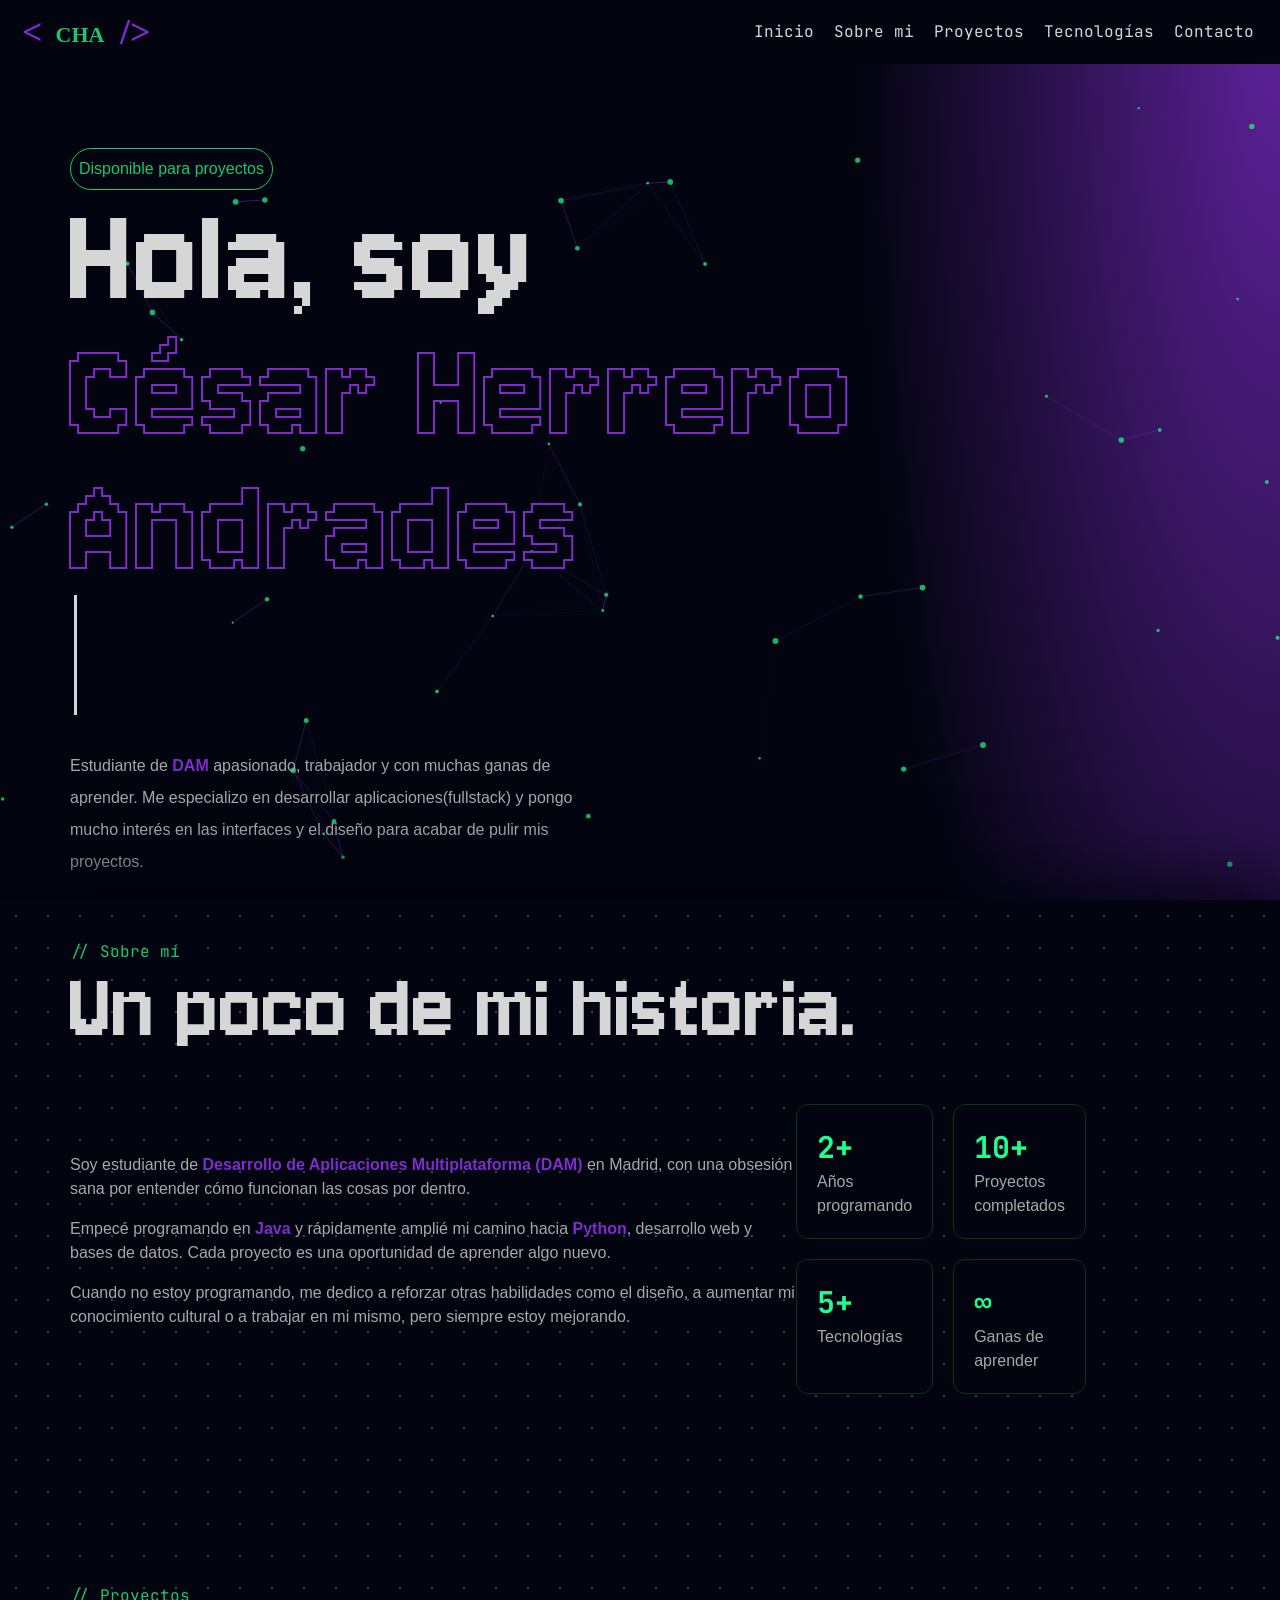
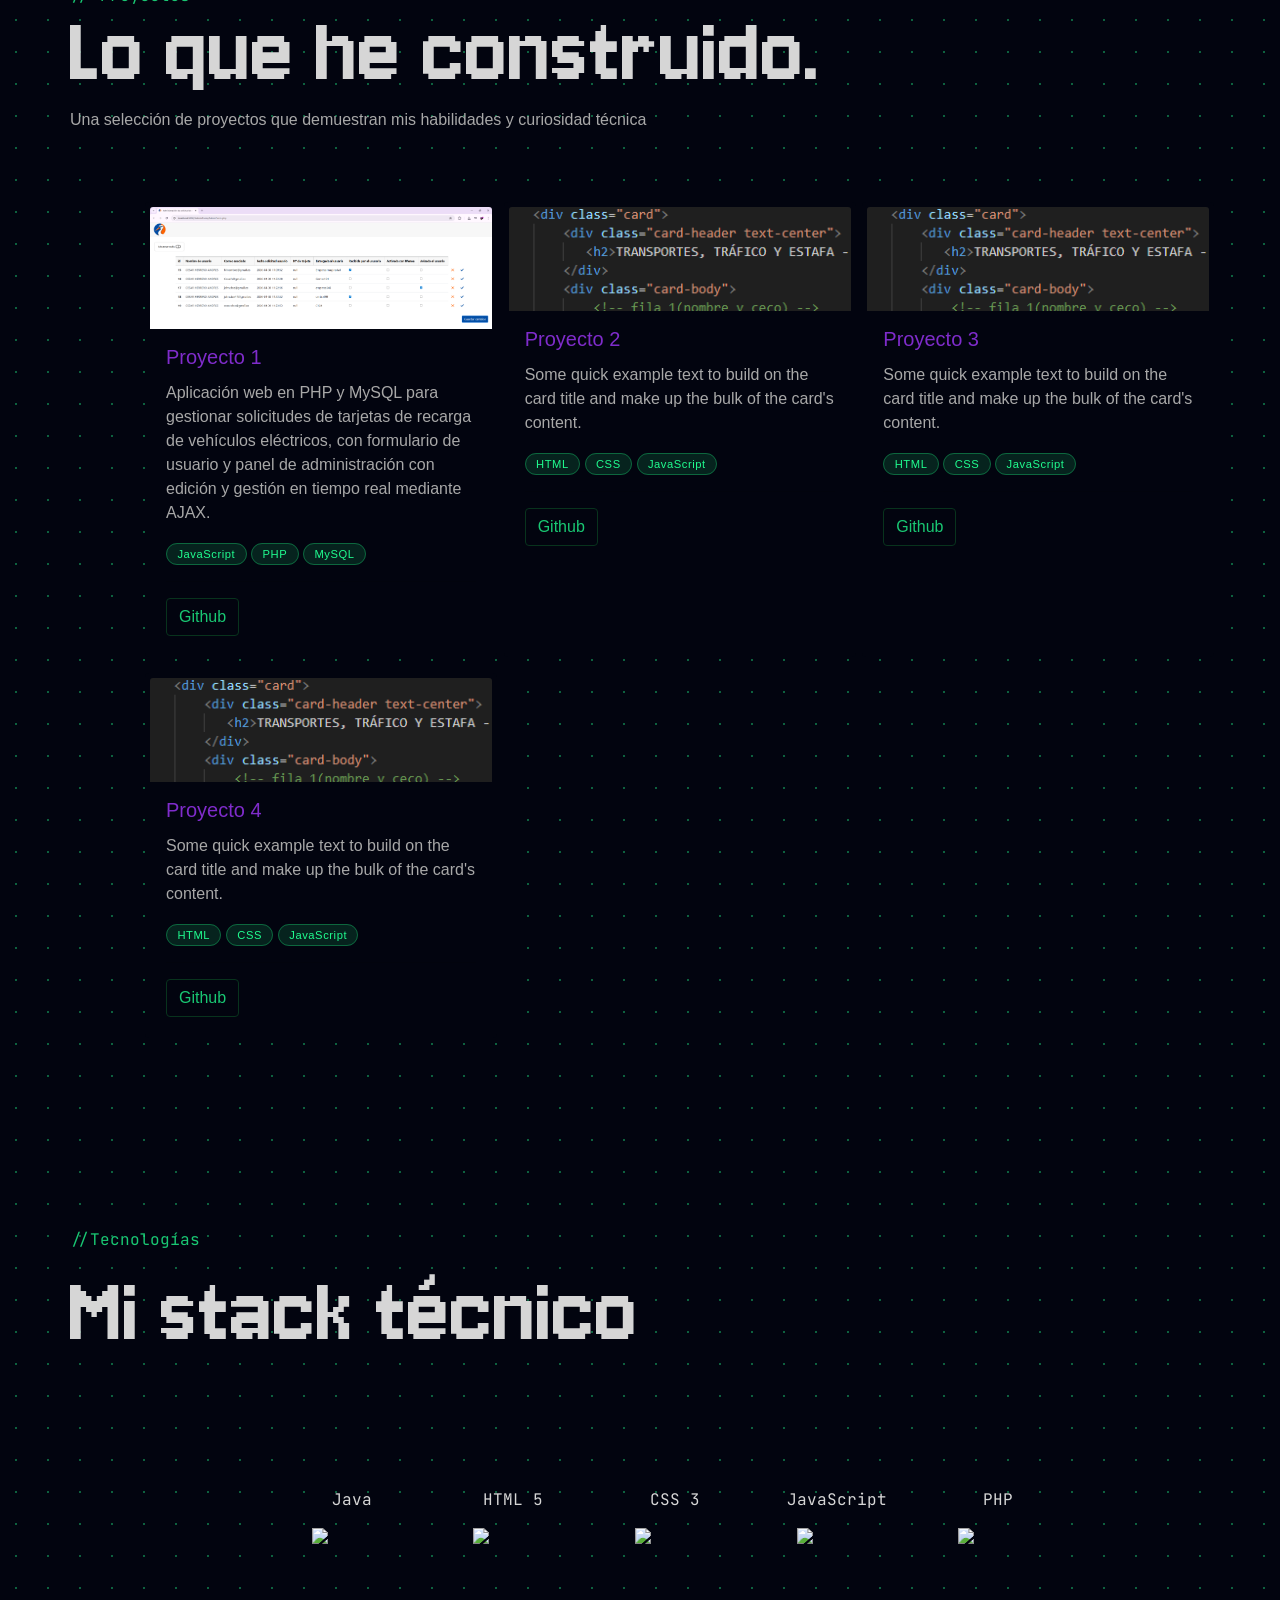
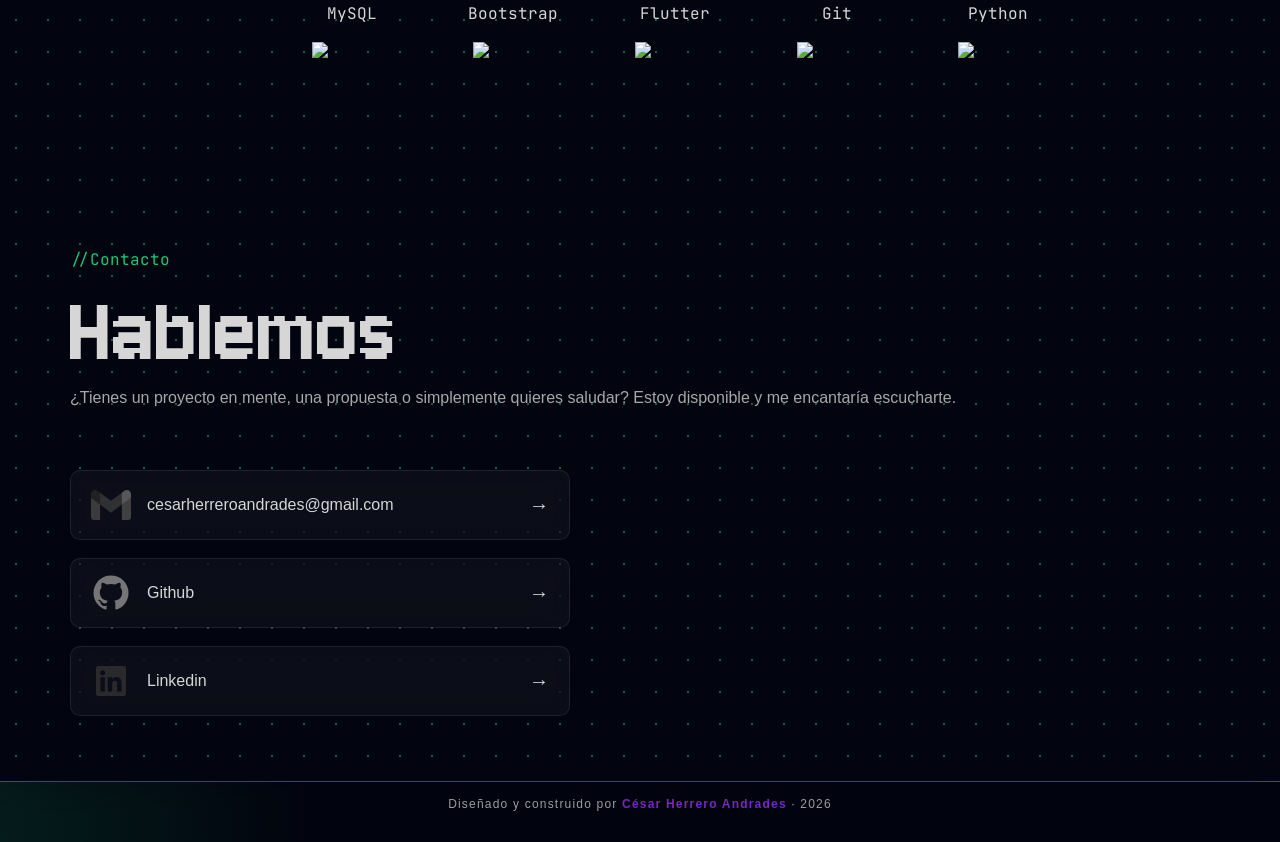
==== commit 22b8bca1: ""proyecto 1 añadido"" ====
--- a/PortFolio.html
+++ b/PortFolio.html
@@ -116,10 +116,26 @@
 
                 <div class="projects-grid">
                     <!-- card 1 -->
-                    <div class="card" style="width: 18rem;">
+                    <div class="card">
+                        <img src="resources/admin-table.png" class="card-img-top" alt="...">
+                        <div class="card-body">
+                            <h5 class="card-title">Proyecto 1</h5>
+                            <p class="card-text">Aplicación web en PHP y MySQL para gestionar solicitudes de tarjetas de recarga de vehículos eléctricos, 
+                                con formulario de usuario y panel de administración con edición y gestión en tiempo real mediante AJAX.</p>
+                            <div class="project-tags">
+                                <span class="tag">JavaScript</span>
+                                <span class="tag">PHP</span>
+                                <span class="tag">MySQL</span>
+                                <hr>
+                            </div>
+                            <a href="#" class="btn btn-primary">Github</a>
+                        </div>
+                    </div>
+                    <!-- card 2 -->
+                    <div class="card">
                         <img src="logoPlaceHolder.png" class="card-img-top" alt="...">
                         <div class="card-body">
-                            <h5 class="card-title">Proyecto 1</h5>
+                            <h5 class="card-title">Proyecto 2</h5>
                             <p class="card-text">Some quick example text to build on the card title and make up the bulk of the card's content.</p>
                             <div class="project-tags">
                                 <span class="tag">HTML</span>
@@ -130,11 +146,11 @@
                             <a href="#" class="btn btn-primary">Github</a>
                         </div>
                     </div>
-                    <!-- card 2 -->
-                    <div class="card" style="width: 18rem;">
+                    <!-- card 3 -->
+                    <div class="card">
                         <img src="logoPlaceHolder.png" class="card-img-top" alt="...">
                         <div class="card-body">
-                            <h5 class="card-title">Proyecto 2</h5>
+                            <h5 class="card-title">Proyecto 3</h5>
                             <p class="card-text">Some quick example text to build on the card title and make up the bulk of the card's content.</p>
                             <div class="project-tags">
                                 <span class="tag">HTML</span>
@@ -145,23 +161,8 @@
                             <a href="#" class="btn btn-primary">Github</a>
                         </div>
                     </div>
-                    <!-- card 3 -->
-                    <div class="card" style="width: 18rem;">
-                        <img src="logoPlaceHolder.png" class="card-img-top" alt="...">
-                        <div class="card-body">
-                            <h5 class="card-title">Proyecto 3</h5>
-                            <p class="card-text">Some quick example text to build on the card title and make up the bulk of the card's content.</p>
-                            <div class="project-tags">
-                                <span class="tag">HTML</span>
-                                <span class="tag">CSS</span>
-                                <span class="tag">JavaScript</span>
-                                <hr>
-                            </div>
-                            <a href="#" class="btn btn-primary">Github</a>
-                        </div>
-                    </div>
                     <!-- card 4 -->
-                    <div class="card" style="width: 18rem;">
+                    <div class="card">
                         <img src="logoPlaceHolder.png" class="card-img-top" alt="...">
                         <div class="card-body">
                             <h5 class="card-title">Proyecto 4</h5>
@@ -244,21 +245,21 @@
                 </p>
                 <div class="contact-wrapper">
                     <div class="contact-card">
-                        <a href="#" class="contact-link">
+                        <a href="mailto:cesarherreroandrades@gmail.com" target="_blank" rel="noopener" class="contact-link">
                             <div class="gmail-icon"><img src="resources/google-gmail-svgrepo-com.svg" alt="mail"></div>
                             cesarherreroandrades@gmail.com
                             <span class="contact-link-arrow">→</span>
                         </a>
                     </div>
                     <div class="contact-card">
-                        <a href="#" class="contact-link">
+                        <a href="https://github.com/Ces216" target="_blank" rel="noopener" class="contact-link">
                             <div class="github-icon"><img src="resources/github-svgrepo-com.svg" alt="github"></div>
                             Github
                             <span class="contact-link-arrow">→</span>
                         </a>
                     </div>
                     <div class="contact-card">
-                        <a href="#" class="contact-link">
+                        <a href="https://www.linkedin.com/in/c%C3%A9sar-herrero-andrades-054052352/" target="_blank" rel="noopener" class="contact-link">
                             <div class="gmail-icon"><img src="resources/linkedin-svgrepo-com.svg" alt="linkedin"></div>
                             Linkedin
                             <span class="contact-link-arrow">→</span>
--- a/styles.css
+++ b/styles.css
@@ -215,10 +215,10 @@
 /* proyectos */
 .projects-grid {
     margin-top: 70px;
-    padding: 0 200px;
+    padding: 0 75px;
     display: grid;
     grid-template-columns: repeat(auto-fit, minmax(300px, 1fr));
-    gap: 0.7rem;
+    gap: 1rem;
 
 }
 
@@ -228,7 +228,8 @@
 }
 
 .card {
-    border: 3px solid var(--bg);
+    width: 22rem;
+    border: 5px solid var(--bg);
     color: var(--textOff);
     background: var(--bg);
     position: relative;
@@ -241,14 +242,14 @@
 .card::before {
     content: "";
     position: absolute;
-    top: 0;
+    top: 0;                /* Cambiado de 100% a 0 para cubrir el alto */
     left: 0;
-    width: 100%;
-    height: 2px;
-    background: linear-gradient(to right, #20fc8f, #7f2ccb);
+    width: 3px;            /* Ahora el ancho es el grosor de la línea */
+    height: 100%;          /* El alto ahora ocupa toda la card */
+    background: linear-gradient(to bottom, #20fc8f, #7f2ccb); /* Gradiente de arriba abajo */
     border-radius: 20px 20px 0 0;
-    transform: scaleX(0);
-    transform-origin: left;
+    transform: scaleY(0);  /* Cambiado de scaleX a scaleY para que crezca verticalmente */
+    transform-origin: top; /* Cambiado a 'top' para que la animación baje */
     transition: transform 0.4s ease;
 }
 
@@ -269,6 +270,18 @@
       transform: translateY(-2px);
       border: 1px solid var(--accentOff);
 }
+
+.card .btn:active:focus {
+    background-color: var(--accentOff);
+    color: var(--bg);
+    box-shadow: none !important;
+    border: none;
+}
+
+.card .btn:focus {
+    box-shadow: none;
+}
+
 
 .card-title {
     color: var(--accent2);
